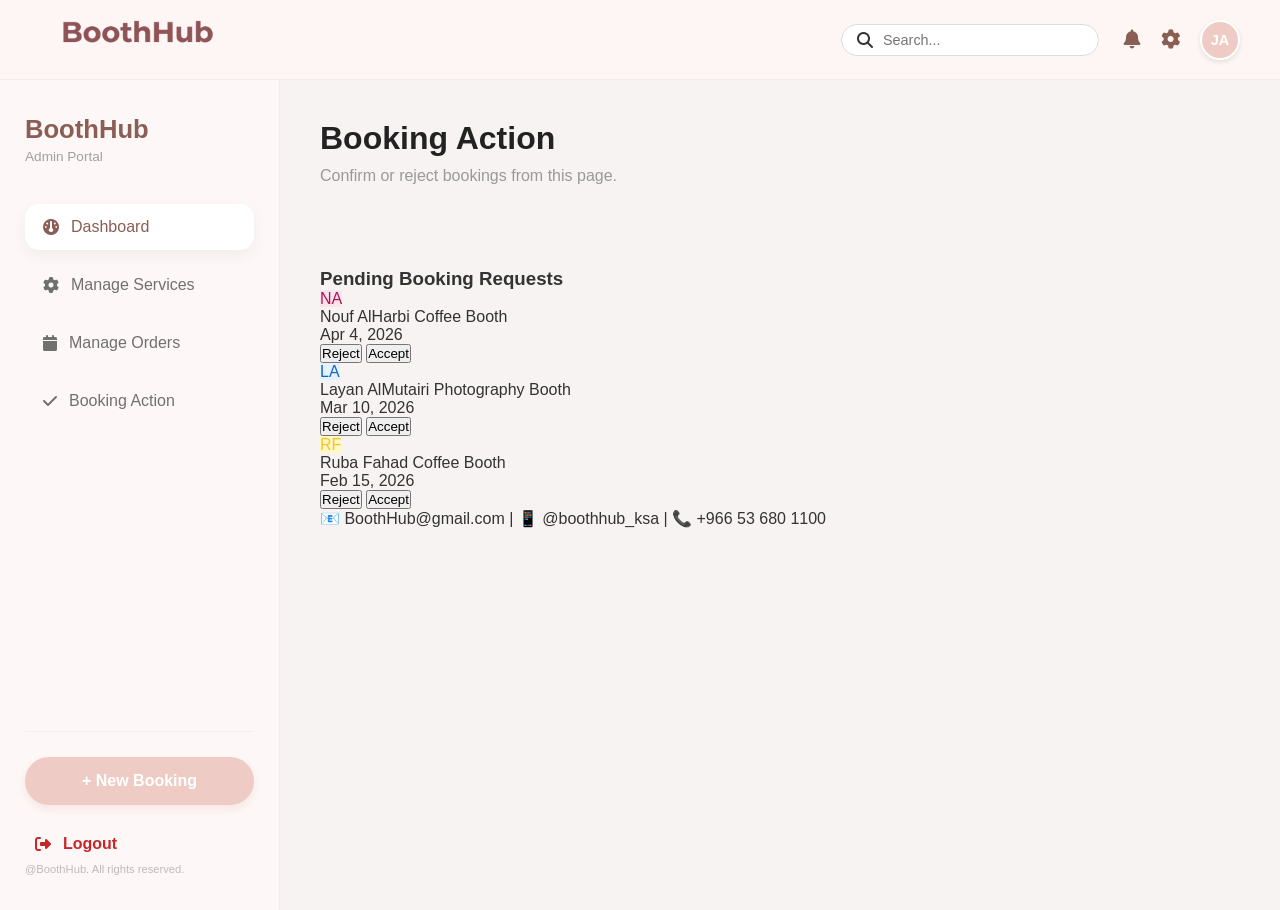
==== booking.html @ 5e9e4ec5 "Update booking.html" ====
<!DOCTYPE html>
<html lang="en">
<head>
    <meta charset="UTF-8">
    <title>BoothHub - Booking Action</title>
    <link rel="stylesheet" href="style.css">
    <link rel="stylesheet" href="https://cdnjs.cloudflare.com/ajax/libs/font-awesome/6.5.0/css/all.min.css">
</head>
<body>
  <header class="top-header">
        <div class="header-left">
            <img src="images/Logo.png" alt="BoothHub" class="header-logo">
        </div>
        <div class="header-right">
            <div class="search-box">
                <i class="fa fa-search"></i>
                <input type="text" placeholder="Search...">
            </div>
            <div class="icon-actions">
                <i class="fa fa-bell"></i>
                <i class="fa fa-gear"></i>
                <div class="profile-circle">JA</div>
            </div>
        </div>
    </header>
        <div class="dashboard-container">
        <aside class="sidebar">
            <div class="sidebar-brand">
                <h2>BoothHub</h2>
                <p>Admin Portal</p>
            </div>
            <ul class="nav-links">
                <li class="active"><a href="dashboard.html"><i class="fa fa-gauge"></i> Dashboard</a></li>
                <li><a href="services.html"><i class="fa fa-gear"></i> Manage Services</a></li>
                <li><a href="orders.html"><i class="fa fa-calendar"></i> Manage Orders</a></li>
                <li><a href="booking.html"><i class="fa fa-check"></i> Booking Action</a></li>
            </ul>
            <div class="sidebar-footer-area">
                <button class="btn-new-booking" id="newBookingBtn">+ New Booking</button>
                <a href="index.html" class="logout-link">
                    <i class="fa fa-sign-out-alt"></i> Logout
                </a>
                <p style="font-size: 0.7rem; color: #bbb;">@BoothHub. All rights reserved.</p>
            </div>
        </aside>
            <main class="content-area">
    <section class="welcome-header">
        <h1>Booking Action</h1>
        <p>Confirm or reject bookings from this page.</p>
    </section>

             
‏               <h3 class="requests-title">Pending Booking Requests</h3>

        <div class="booking-requests-list">
            <div class="request-card">
                <div class="user-info">
                    <span class="user-avatar" style="background-color: #fce4ec; color: #ad1457;">NA</span>
                    <div class="user-text">
                        <span class="user-name">Nouf AlHarbi</span>
                        <span class="booth-type">Coffee Booth</span>
                    </div>
                </div>
                <span class="booking-date">Apr 4, 2026</span>
                <div class="action-buttons">
                    <button class="reject-btn">Reject</button>
                    <button class="accept-btn">Accept</button>
                </div>
            </div>

            <div class="request-card">
                <div class="user-info">
                    <span class="user-avatar" style="background-color: #e3f2fd; color: #1565c0;">LA</span>
                    <div class="user-text">
                        <span class="user-name">Layan AlMutairi</span>
                        <span class="booth-type">Photography Booth</span>
                    </div>
                </div>
                <span class="booking-date">Mar 10, 2026</span>
                <div class="action-buttons">
                    <button class="reject-btn">Reject</button>
                    <button class="accept-btn">Accept</button>
                </div>
            </div>

            <div class="request-card">
                <div class="user-info">
                    <span class="user-avatar" style="background-color: #fff9c4; color: #fbc02d;">RF</span>
                    <div class="user-text">
                        <span class="user-name">Ruba Fahad</span>
                        <span class="booth-type">Coffee Booth</span>
                    </div>
                </div>
                <span class="booking-date">Feb 15, 2026</span>
                <div class="action-buttons">
                    <button class="reject-btn">Reject</button>
                    <button class="accept-btn">Accept</button>
                </div>
            </div>
        </div>
   
 

    <footer class="main-footer">
        <p>📧 BoothHub@gmail.com | 📱 @boothhub_ksa | 📞 +966 53 680 1100</p>
    </footer>
    <script src="script.js"></script>
</body>
    </html>
---- style.css ----
* {
    box-sizing: border-box;
    margin: 0;
    padding: 0;
}

body {
    font-family: 'Segoe UI', Tahoma, Geneva, Verdana, sans-serif;
    background-color: #f7f3f2;
    color: #333;
    min-height: 100vh;
    display: flex;
    flex-direction: column;
}

.top-header {
    background-color: #fef6f4;
    padding: 0 40px;
    display: flex;
    justify-content: space-between;
    align-items: center;
    border-bottom: 1px solid #eee;
    height: 80px;
    position: sticky;
    top: 0;
    z-index: 1000;
}

.header-logo {
    height: 80px;
    width: auto;
}

.header-right {
    display: flex;
    align-items: center;
    gap: 25px;
}
.search-box {
    background: #fff;
    border-radius: 20px;
    padding: 7px 15px;
    border: 1px solid #ddd;
    display: flex;
    align-items: center;
    gap: 10px;
}
.search-box input {
    border: none;
    outline: none;
    font-size: 0.9rem;
    width: 200px;
}
.icon-actions {
    display: flex;
    align-items: center;
    gap: 20px;
    color: #8b5e54;
    font-size: 1.2rem;
}
.icon-actions i {
    cursor: pointer;
    transition: 0.3s ease;
}
.icon-actions i:hover {
    color: #eecbc4;
}
.profile-circle {
    width: 40px;
    height: 40px;
    background-color: #eecbc4;
    border-radius: 50%;
    display: flex;
    align-items: center;
    justify-content: center;
    font-weight: bold;
    font-size: 0.9rem;
    color: #fff;
    border: 2px solid #fff;
    box-shadow: 0 2px 5px rgba(0,0,0,0.1);
}
.dashboard-container {
    display: flex;
    flex: 1;
}
.content-area {
    flex: 1;
    padding: 45px;
    overflow-y: auto;
}
.welcome-header {
    margin-bottom: 65px;
}
.welcome-header h1 {
    font-size: 2.2rem;
    color: #222;
}
.welcome-header p {
    color: #999;
    margin: 10px 0 40px 0;
}

.sidebar {
    width: 280px;
    background-color: #fdf8f7;
    padding: 35px 25px;
    border-right: 1px solid #eee;
    display: flex;
    flex-direction: column;
    height: calc(100vh - 70px);
    position: sticky;
    top: 70px;
}

.sidebar-brand h2 {
    color: #8b5e54;
    font-size: 1.6rem;
    margin-bottom: 5px;
}

.sidebar-brand p {
    font-size: 0.85rem;
    color: #a0a0a0;
    margin-bottom: 40px;
}

.nav-links {
    list-style: none;
    flex-grow: 1;
}

.nav-links li { margin-bottom: 12px; }

.nav-links a {
    display: flex;
    align-items: center;
    gap: 12px;
    text-decoration: none;
    color: #707070;
    padding: 14px 18px;
    border-radius: 14px;
    transition: all 0.3s ease;
    font-weight: 500;
}

.nav-links li.active a {
    background-color: #fff;
    color: #8b5e54;
    box-shadow: 0 5px 15px rgba(0,0,0,0.05);
}

.nav-links a:hover:not(.active) {
    background-color: rgba(255,255,255,0.6);
    transform: translateX(8px);
}

.sidebar-footer-area {
    margin-top: auto;
    padding-top: 25px;
    border-top: 1px solid #f0f0f0;
}

.btn-new-booking {
    width: 100%;
    background-color: #eecbc4;
    color: white;
    border: none;
    padding: 15px;
    border-radius: 30px;
    font-weight: bold;
    font-size: 1rem;
    cursor: pointer;
    margin-bottom: 20px;
    box-shadow: 0 4px 10px rgba(238, 203, 196, 0.4);
    transition: 0.3s;
}

.btn-new-booking:hover {
    background-color: #d8b4ae;
    transform: translateY(-2px);
}

.logout-link {
    text-decoration: none;
    color: #c62828 !important;
    font-weight: bold;
    display: flex;
    align-items: center;
    gap: 12px;
    padding: 10px;
    font-size: 1rem;
    transition: 0.3s;
}

.logout-link:hover { opacity: 0.7; }

.login-wrapper {
    flex: 1;
    display: flex;
    align-items: center;
    justify-content: center;
    background: linear-gradient(135deg, #fef6f4 0%, #f7f3f2 100%);
}

.login-box {
    background: #fff;
    padding: 60px;
    border-radius: 30px;
    width: 100%;
    max-width: 450px;
    text-align: center;
    box-shadow: 0 20px 50px rgba(0, 0, 0, 0.08);
}

.login-box h2 {
    font-size: 2rem;
    margin-bottom: 40px;
    color: #222;
}

.login-box label {
    display: block;
    text-align: left;
    font-weight: 700;
    margin-bottom: 10px;
    font-size: 0.95rem;
}

.login-box input {
    width: 100%;
    padding: 16px;
    border: 1px solid #ddd;
    border-radius: 15px;
    margin-bottom: 30px;
    outline: none;
    font-size: 1rem;
}

.btn-login {
    width: 100%;
    background: #945b5f;
    color: #fff;
    padding: 12px;
    border: none;
    border-radius: 15px;
    font-weight: 800;
    font-size: 1.1rem;
    cursor: pointer;
    transition: 0.3s;
}

.stats-grid {
    display: grid;
    grid-template-columns: repeat(4, 1fr);
    gap: 25px;
    margin-bottom: 45px;
}

.stat-card {
    background: #fff;
    padding: 30px 20px;
    border-radius: 20px;
    text-align: center;
    box-shadow: 0 6px 20px rgba(0,0,0,0.02);
    transition: 0.3s;
}
.stat-card p {
    font-size: 0.8rem;
    font-weight: 700;
    color: #bbb;
    letter-spacing: 1.2px;
    margin-bottom: 15px;
}
.stat-num {
    font-size: 2.4rem;
    font-weight: 600;
}
.highlight { color: #d4a373; }

.next-booking { background-color: #eecbc4; }

.next-booking p, .next-booking .stat-num { color: #fff; }
.bottom-grid {
    display: grid;
    grid-template-columns: 1.8fr 1fr;
    gap: 30px;
}

.recent-bookings, .notifications-panel {
    background: #fff;
    padding: 30px;
    border-radius: 20px;
    box-shadow: 0 6px 20px rgba(0,0,0,0.02);
}
.sec-header {
    display: flex;
    justify-content: space-between;
    align-items: center;
    margin-bottom: 25px;
}
.view-all {
    font-size: 0.9rem;
    color: #8b5e54;
    text-decoration: none;
    font-weight: 700;
}
.bookings-table {
    width: 100%;
    border-collapse: collapse;
}
.bookings-table td {
    padding: 20px 0;
    border-bottom: 1px solid #f8f8f8;
    font-size: 0.95rem;
}
.user-cell {
    display: flex;
    align-items: center;
    gap: 15px;
}
.avatar {
    width: 35px;
    height: 35px;
    border-radius: 50%;
    display: flex;
    align-items: center;
    justify-content: center;
    font-size: 0.75rem;
    font-weight: bold;
    color: #333;
}

.badge {
    padding: 8px 16px;
    border-radius: 25px;
    font-size: 0.8rem;
    font-weight: 700;
}

.accepted { background: #e8f5e9; color: #2e7d32; }
.pending { background: #fff3e0; color: #ef6c00; }
.rejected { background: #ffebee; color: #c62828; }
.services-grid {
    display: grid;
    grid-template-columns: repeat(auto-fill, minmax(320px, 1fr));
    gap: 35px;
}

.service-card {
    background: #fff;
    border-radius: 25px;
    overflow: hidden;
    box-shadow: 0 8px 25px rgba(0, 0, 0, 0.04);
    transition: 0.4s;
}

.service-card:hover {
    transform: translateY(-10px);
}

.service-card img {
    width: 100%;
    height: 220px;
    object-fit: cover;
}

.service-info {
    padding: 30px;
}
.price {
    display: block;
    color: #d4a373;
    font-weight: 700;
    font-size: 1.2rem;
    margin: 15px 0;
}
.card-actions {
    display: flex;
    gap: 15px;
    margin-top: 25px;
}
.btn-edit {
    flex: 1;
    background: #f7f3f2;
    border: none;
    padding: 14px;
    border-radius: 12px;
    cursor: pointer;
    font-weight: 700;
    font-size: 0.95rem;
}
.btn-delete {
    width: 50px;
    background: #ffebee;
    color: #c62828;
    border: none;
    border-radius: 12px;
    cursor: pointer;
    font-size: 1.1rem;
}

.add-service-box {
    border: 3px dashed #eecbc4;
    border-radius: 25px;
    display: flex;
    flex-direction: column;
    align-items: center;
    justify-content: center;
    padding: 60px 30px;
    background: #fff;
    cursor: pointer;
    transition: 0.3s;
}

.add-service-box:hover { background: #fffcfb; }

.add-circle {
    width: 70px;
    height: 70px;
    background: #eecbc4;
    border-radius: 50%;
    display: flex;
    align-items: center;
    justify-content: center;
    color: white;
    margin-bottom: 25px;
    font-size: 2rem;
}

.content-area { 
    flex: 1; 
    padding: 40px; 
}
.welcome-header h1 { 
    font-size: 2rem; 
    color: #222;
}
.welcome-header p { 
    color: #999; 
    margin-bottom: 30px;
}

.action-bar {
    display: flex; 
    gap: 15px; 
    margin-bottom: 25px; 
}
.btn-secondary { 
    background: white; 
    border: 1px solid #ddd; 
    padding: 10px 18px; 
    border-radius: 12px; 
    cursor: pointer;
    color: #666; 
    font-weight: 600; 
    display: flex; 
    align-items: center;
    gap: 8px; 
    transition: 0.3s;
}
.btn-secondary:hover { 
    border-color: #eecbc4; 
    background: #fef6f4; 
}

.filter-wrapper { position: relative; }
.dropdown-menu { 
    position: absolute; 
    top: 48px; 
    left: 0; 
    background: white; 
    border-radius: 12px; 
    box-shadow: 0 10px 30px rgba(0,0,0,0.1);
    width: 180px; 
    display: none; 
    z-index: 100; 
    border: 1px solid #eee; 
    overflow: hidden; 
}

.menu-item { 
    padding: 12px 20px; 
    cursor: pointer; 
    font-size: 0.85rem; 
    color: #555; 
    transition: 0.2s;
}
.menu-item:hover { 
    background: #fef6f4; 
    color: #8b5e54; 
}

.table-card { background: white; border-radius: 25px; padding: 25px; box-shadow: 0 10px 40px rgba(0,0,0,0.02); }
.orders-table { width: 100%; border-collapse: collapse; }
.orders-table th { text-align: left; padding: 15px; color: #bbb; font-size: 0.75rem; letter-spacing: 1px; border-bottom: 1px solid #eee; }
.orders-table td { padding: 18px 15px; border-bottom: 1px solid #f9f9f9; font-size: 0.9rem; color: #444; }

.avatar-circle {
    width: 38px;
    height: 38px;
    border-radius: 50%;
    display: flex;
    align-items: center;
    justify-content: center;
    font-weight: bold;
    font-size: 0.8rem;
    box-shadow: 0 2px 4px rgba(0,0,0,0.02);
    }

.color-beige { 
    background-color: #f5ebe0; 
    color: #8b5e54; 
}

.color-gray { 
    background-color: #f8f9fa; 
    color: #6c757d; 
}

.color-green { 
    background-color: #d8e2dc; 
    color: #6b9080; 
}

.color-blue { 
    background-color: #dbecf4; 
    color: #5b8ea3; 
}

.color-pink { 
    background-color: #ffcad4; 
    color: #b5838d; 
}

.btn-delete-row {
    background: #fff5f5;
    color: #ff4d4d;
    border: none;
    width: 35px;
    height: 35px;
    border-radius: 10px;
    cursor: pointer;
    transition: 0.3s;
    font-size: 1rem;
}

.btn-delete-row:hover {
    background: #ff4d4d;
    color: white;
    transform: scale(1.1);
}

.pagination-bar {
    display: flex;
    justify-content: space-between;
    align-items: center;
    padding-top: 25px;
}

#pageInfo {
    color: #aaa;
    font-size: 0.85rem;
}

.arrow-btn {
    width: 36px;
    height: 36px;
    border-radius: 50%;
    border: 1px solid #eee;
    background: white;
    cursor: pointer;
    transition: 0.3s;
    color: #8b5e54;
    margin-left: 5px;
}

.arrow-btn:hover:not(:disabled) {
    background: #eecbc4;
    color: white;
    border-color: #eecbc4;
}

.arrow-btn:disabled {
    opacity: 0.3;
    cursor: not-allowed;
}

.notifications-sidebar { flex: 0.9; }

.notif-card {
    background: transparent;
    border-radius: 15px;
    padding: 20px;
    box-shadow: 0 2px 8px rgba(0,0,0,0.04);
}

.notif-item {
    display: flex;
    gap: 12px;
    margin-bottom: 20px;
}

.notif-icon {
    width: 32px;
    height: 32px;
    border-radius: 50%;
    background: #fdfaf8;
    display: flex;
    align-items: center;
    justify-content: center;
    font-size: 14px;
}

.notif-text b { display: block; font-size: 13px; }
.notif-text small { color: #999; font-size: 11px; }

.view-history {
    width: 100%;
    border: 1px solid #eee;
    background: transparent;
    padding: 10px;
    border-radius: 8px;
    color: #777;
    cursor: pointer;
}

.notifications-sidebar {
    background-color: #f9f9f9; 
    border-radius: 20px;     
    padding: 25px;           
    box-shadow: 0 4px 15px rgba(0,0,0,0.02); 
}
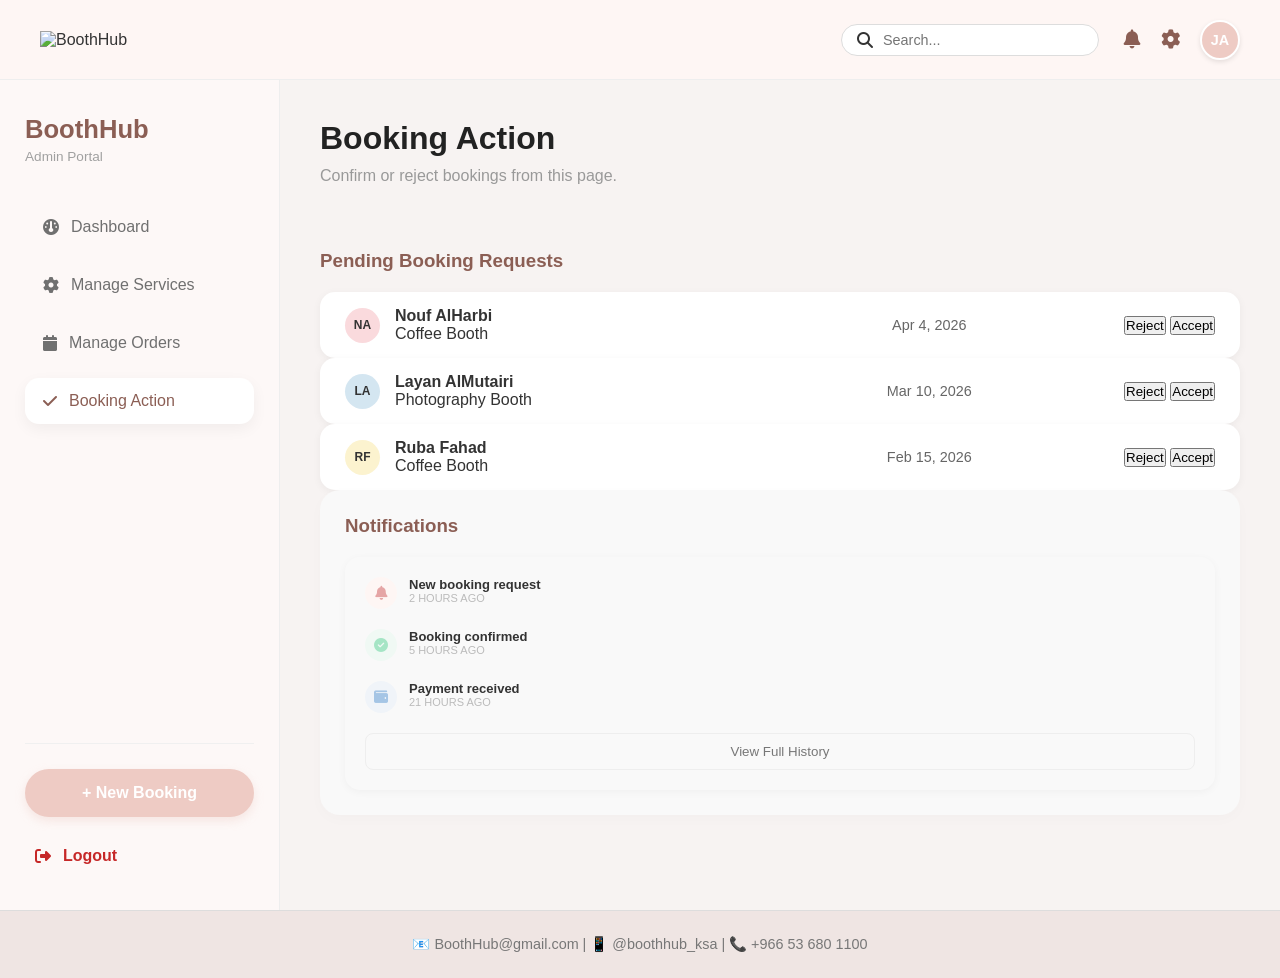
==== commit 032c5ac4: "Update booking.html" ====
--- a/booking.html
+++ b/booking.html
@@ -7,9 +7,9 @@
     <link rel="stylesheet" href="https://cdnjs.cloudflare.com/ajax/libs/font-awesome/6.5.0/css/all.min.css">
 </head>
 <body>
-  <header class="top-header">
+    <header class="top-header">
         <div class="header-left">
-            <img src="images/Logo.png" alt="BoothHub" class="header-logo">
+            <img src="images/logo.png" alt="BoothHub" class="header-logo">
         </div>
         <div class="header-right">
             <div class="search-box">
@@ -23,87 +23,119 @@
             </div>
         </div>
     </header>
-        <div class="dashboard-container">
+
+    <div class="dashboard-container">
+        
         <aside class="sidebar">
             <div class="sidebar-brand">
                 <h2>BoothHub</h2>
                 <p>Admin Portal</p>
             </div>
             <ul class="nav-links">
-                <li class="active"><a href="dashboard.html"><i class="fa fa-gauge"></i> Dashboard</a></li>
+                <li><a href="dashboard.html"><i class="fa fa-gauge"></i> Dashboard</a></li>
                 <li><a href="services.html"><i class="fa fa-gear"></i> Manage Services</a></li>
                 <li><a href="orders.html"><i class="fa fa-calendar"></i> Manage Orders</a></li>
-                <li><a href="booking.html"><i class="fa fa-check"></i> Booking Action</a></li>
+                <li class="active"><a href="booking.html"><i class="fa fa-check"></i> Booking Action</a></li>
             </ul>
             <div class="sidebar-footer-area">
                 <button class="btn-new-booking" id="newBookingBtn">+ New Booking</button>
                 <a href="index.html" class="logout-link">
                     <i class="fa fa-sign-out-alt"></i> Logout
                 </a>
-                <p style="font-size: 0.7rem; color: #bbb;">@BoothHub. All rights reserved.</p>
             </div>
         </aside>
-            <main class="content-area">
-    <section class="welcome-header">
-        <h1>Booking Action</h1>
-        <p>Confirm or reject bookings from this page.</p>
-    </section>
 
-             
-‏               <h3 class="requests-title">Pending Booking Requests</h3>
+        <main class="content-area">
+            <section class="welcome-header">
+                <h1>Booking Action</h1>
+                <p>Confirm or reject bookings from this page.</p>
+            </section>
 
-        <div class="booking-requests-list">
-            <div class="request-card">
-                <div class="user-info">
-                    <span class="user-avatar" style="background-color: #fce4ec; color: #ad1457;">NA</span>
-                    <div class="user-text">
-                        <span class="user-name">Nouf AlHarbi</span>
-                        <span class="booth-type">Coffee Booth</span>
+            <div class="booking-section">
+                <div class="requests-list">
+                    <h3 style="margin-bottom: 20px; color: #8b5e54;">Pending Booking Requests</h3>
+                    
+                    <div id="bookingList">
+                        <div class="request-card">
+                            <div class="user-info">
+                                <span class="avatar-circle color-pink">NA</span>
+                                <div class="user-text">
+                                    <span style="font-weight: bold; display: block;">Nouf AlHarbi</span>
+                                    <span style="font-size: 0.8rem; color: #888;">Coffee Booth</span>
+                                </div>
+                            </div>
+                            <span class="booking-date">Apr 4, 2026</span>
+                            <div class="actions">
+                                <button class="btn-reject">Reject</button>
+                                <button class="btn-accept">Accept</button>
+                            </div>
+                        </div>
+
+                        <div class="request-card">
+                            <div class="user-info">
+                                <span class="avatar-circle color-blue">LA</span>
+                                <div class="user-text">
+                                    <span style="font-weight: bold; display: block;">Layan AlMutairi</span>
+                                    <span style="font-size: 0.8rem; color: #888;">Photography Booth</span>
+                                </div>
+                            </div>
+                            <span class="booking-date">Mar 10, 2026</span>
+                            <div class="actions">
+                                <button class="btn-reject">Reject</button>
+                                <button class="btn-accept">Accept</button>
+                            </div>
+                        </div>
+
+                        <div class="request-card">
+                            <div class="user-info">
+                                <span class="avatar-circle color-beige">RF</span>
+                                <div class="user-text">
+                                    <span style="font-weight: bold; display: block;">Ruba Fahad</span>
+                                    <span style="font-size: 0.8rem; color: #888;">Coffee Booth</span>
+                                </div>
+                            </div>
+                            <span class="booking-date">Feb 15, 2026</span>
+                            <div class="actions">
+                                <button class="btn-reject">Reject</button>
+                                <button class="btn-accept">Accept</button>
+                            </div>
+                        </div>
                     </div>
                 </div>
-                <span class="booking-date">Apr 4, 2026</span>
-                <div class="action-buttons">
-                    <button class="reject-btn">Reject</button>
-                    <button class="accept-btn">Accept</button>
+
+                <div class="notifications-sidebar">
+                    <h3 style="margin-bottom: 20px; color: #8b5e54;">Notifications</h3>
+                    <div class="notif-card">
+                        <div class="notif-item">
+                            <div class="notif-icon" style="background: #fef6f4; color: #e5a5a5;"><i class="fa fa-bell"></i></div>
+                            <div class="notif-text">
+                                <b>New booking request</b>
+                                <small style="display: block; color: #bbb;">2 HOURS AGO</small>
+                            </div>
+                        </div>
+                        <div class="notif-item">
+                            <div class="notif-icon" style="background: #f0f9f4; color: #a5e5c5;"><i class="fa fa-check-circle"></i></div>
+                            <div class="notif-text">
+                                <b>Booking confirmed</b>
+                                <small style="display: block; color: #bbb;">5 HOURS AGO</small>
+                            </div>
+                        </div>
+                        <div class="notif-item">
+                            <div class="notif-icon" style="background: #f0f4f9; color: #a5c5e5;"><i class="fa fa-wallet"></i></div>
+                            <div class="notif-text">
+                                <b>Payment received</b>
+                                <small style="display: block; color: #bbb;">21 HOURS AGO</small>
+                            </div>
+                        </div>
+                        <button class="view-history">View Full History</button>
+                    </div>
                 </div>
             </div>
-
-            <div class="request-card">
-                <div class="user-info">
-                    <span class="user-avatar" style="background-color: #e3f2fd; color: #1565c0;">LA</span>
-                    <div class="user-text">
-                        <span class="user-name">Layan AlMutairi</span>
-                        <span class="booth-type">Photography Booth</span>
-                    </div>
-                </div>
-                <span class="booking-date">Mar 10, 2026</span>
-                <div class="action-buttons">
-                    <button class="reject-btn">Reject</button>
-                    <button class="accept-btn">Accept</button>
-                </div>
-            </div>
-
-            <div class="request-card">
-                <div class="user-info">
-                    <span class="user-avatar" style="background-color: #fff9c4; color: #fbc02d;">RF</span>
-                    <div class="user-text">
-                        <span class="user-name">Ruba Fahad</span>
-                        <span class="booth-type">Coffee Booth</span>
-                    </div>
-                </div>
-                <span class="booking-date">Feb 15, 2026</span>
-                <div class="action-buttons">
-                    <button class="reject-btn">Reject</button>
-                    <button class="accept-btn">Accept</button>
-                </div>
-            </div>
-        </div>
-   
- 
-
-    <footer class="main-footer">
+        </main>
+    </div> <footer class="main-footer">
         <p>📧 BoothHub@gmail.com | 📱 @boothhub_ksa | 📞 +966 53 680 1100</p>
     </footer>
+
     <script src="script.js"></script>
 </body>
-    </html>
+</html>
--- a/style.css
+++ b/style.css
@@ -631,3 +631,116 @@
     box-shadow: 0 4px 15px rgba(0,0,0,0.02); 
 }
 
+.requests-title {
+    font-size: 1.2rem;
+    color: #4a342e;
+    margin-bottom: 20px;
+    font-weight: 600;
+}
+
+.booking-requests-list {
+    display: flex;
+    flex-direction: column;
+    gap: 15px;
+    width: 100%;
+}
+
+.request-card {
+    background-color: #ffffff;
+    border-radius: 15px;
+    padding: 15px 25px;
+    display: flex;
+    align-items: center;
+    justify-content: space-between;
+    box-shadow: 0 2px 8px rgba(0, 0, 0, 0.05);
+}
+
+.user-info {
+    display: flex;
+    align-items: center;
+    gap: 15px;
+    flex: 1;
+}
+
+.user-avatar {
+    width: 45px;
+    height: 45px;
+    border-radius: 50%;
+    display: flex;
+    align-items: center;
+    justify-content: center;
+    font-weight: bold;
+    font-size: 0.9rem;
+}
+
+.user-text {
+    display: flex;
+    flex-direction: column;
+}
+
+.user-name {
+    font-weight: bold;
+    color: #333;
+    font-size: 0.95rem;
+}
+
+.booth-type {
+    font-size: 0.8rem;
+    color: #888;
+}
+
+.booking-date {
+    font-size: 0.9rem;
+    color: #666;
+    flex: 1;
+    text-align: center;
+}
+
+.action-buttons {
+    display: flex;
+    gap: 10px;
+    flex: 1;
+    justify-content: flex-end;
+}
+
+.action-buttons button {
+    border: none;
+    padding: 8px 20px;
+    border-radius: 20px;
+    font-size: 0.85rem;
+    cursor: pointer;
+    font-weight: 500;
+    transition: 0.3s;
+}
+
+.reject-btn {
+    background-color: #ffebee;
+    color: #c62828;
+}
+
+.reject-btn:hover {
+    background-color: #ffcdd2;
+}
+
+.accept-btn {
+    background-color: #e8f5e9;
+    color: #2e7d32;
+}
+
+.accept-btn:hover {
+    background-color: #c8e6c9;
+}
+
+content-area {
+    padding-bottom: 100px !important; 
+}
+
+.main-footer {
+    background-color: #efe5e3;
+    padding: 25px;
+    text-align: center;
+    border-top: 1px solid #ddd;
+    font-size: 0.9rem;
+    color: #777;
+    width: 100%;
+}
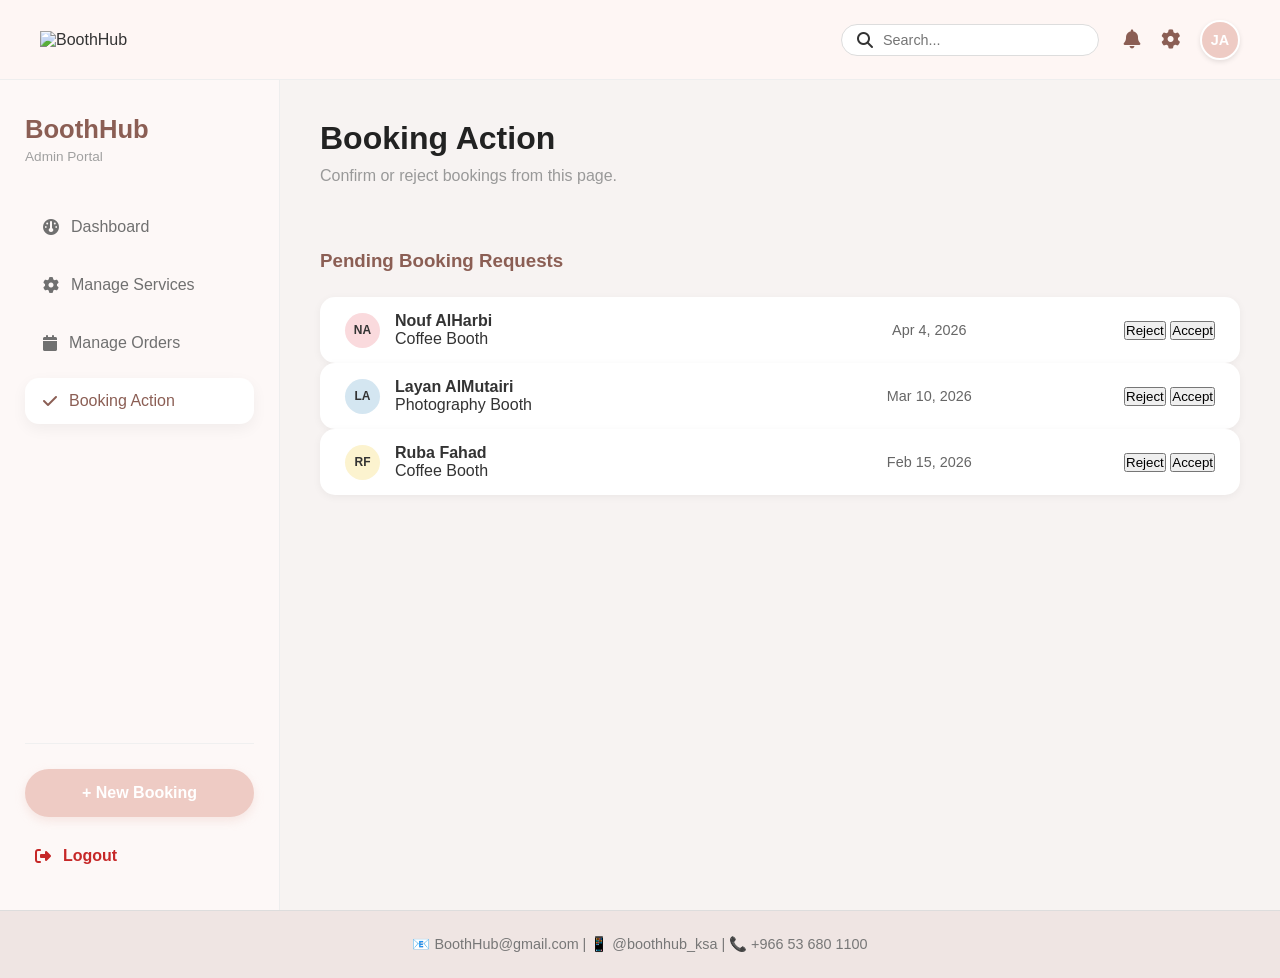
==== commit 936f0fcc: "Update booking.html" ====
--- a/booking.html
+++ b/booking.html
@@ -7,6 +7,7 @@
     <link rel="stylesheet" href="https://cdnjs.cloudflare.com/ajax/libs/font-awesome/6.5.0/css/all.min.css">
 </head>
 <body>
+
     <header class="top-header">
         <div class="header-left">
             <img src="images/logo.png" alt="BoothHub" class="header-logo">
@@ -51,83 +52,53 @@
                 <p>Confirm or reject bookings from this page.</p>
             </section>
 
-            <div class="booking-section">
-                <div class="requests-list">
-                    <h3 style="margin-bottom: 20px; color: #8b5e54;">Pending Booking Requests</h3>
-                    
-                    <div id="bookingList">
-                        <div class="request-card">
-                            <div class="user-info">
-                                <span class="avatar-circle color-pink">NA</span>
-                                <div class="user-text">
-                                    <span style="font-weight: bold; display: block;">Nouf AlHarbi</span>
-                                    <span style="font-size: 0.8rem; color: #888;">Coffee Booth</span>
-                                </div>
-                            </div>
-                            <span class="booking-date">Apr 4, 2026</span>
-                            <div class="actions">
-                                <button class="btn-reject">Reject</button>
-                                <button class="btn-accept">Accept</button>
+            <div class="requests-list">
+                <h3 style="margin-bottom: 25px; color: #8b5e54;">Pending Booking Requests</h3>
+                
+                <div id="bookingList">
+                    <div class="request-card">
+                        <div class="user-info">
+                            <span class="avatar-circle color-pink">NA</span>
+                            <div class="user-text">
+                                <span style="font-weight: bold; display: block;">Nouf AlHarbi</span>
+                                <span style="font-size: 0.8rem; color: #888;">Coffee Booth</span>
                             </div>
                         </div>
+                        <span class="booking-date">Apr 4, 2026</span>
+                        <div class="actions">
+                            <button class="btn-reject">Reject</button>
+                            <button class="btn-accept">Accept</button>
+                        </div>
+                    </div>
 
-                        <div class="request-card">
-                            <div class="user-info">
-                                <span class="avatar-circle color-blue">LA</span>
-                                <div class="user-text">
-                                    <span style="font-weight: bold; display: block;">Layan AlMutairi</span>
-                                    <span style="font-size: 0.8rem; color: #888;">Photography Booth</span>
-                                </div>
-                            </div>
-                            <span class="booking-date">Mar 10, 2026</span>
-                            <div class="actions">
-                                <button class="btn-reject">Reject</button>
-                                <button class="btn-accept">Accept</button>
+                    <div class="request-card">
+                        <div class="user-info">
+                            <span class="avatar-circle color-blue">LA</span>
+                            <div class="user-text">
+                                <span style="font-weight: bold; display: block;">Layan AlMutairi</span>
+                                <span style="font-size: 0.8rem; color: #888;">Photography Booth</span>
                             </div>
                         </div>
+                        <span class="booking-date">Mar 10, 2026</span>
+                        <div class="actions">
+                            <button class="btn-reject">Reject</button>
+                            <button class="btn-accept">Accept</button>
+                        </div>
+                    </div>
 
-                        <div class="request-card">
-                            <div class="user-info">
-                                <span class="avatar-circle color-beige">RF</span>
-                                <div class="user-text">
-                                    <span style="font-weight: bold; display: block;">Ruba Fahad</span>
-                                    <span style="font-size: 0.8rem; color: #888;">Coffee Booth</span>
-                                </div>
-                            </div>
-                            <span class="booking-date">Feb 15, 2026</span>
-                            <div class="actions">
-                                <button class="btn-reject">Reject</button>
-                                <button class="btn-accept">Accept</button>
+                    <div class="request-card">
+                        <div class="user-info">
+                            <span class="avatar-circle color-beige">RF</span>
+                            <div class="user-text">
+                                <span style="font-weight: bold; display: block;">Ruba Fahad</span>
+                                <span style="font-size: 0.8rem; color: #888;">Coffee Booth</span>
                             </div>
                         </div>
-                    </div>
-                </div>
-
-                <div class="notifications-sidebar">
-                    <h3 style="margin-bottom: 20px; color: #8b5e54;">Notifications</h3>
-                    <div class="notif-card">
-                        <div class="notif-item">
-                            <div class="notif-icon" style="background: #fef6f4; color: #e5a5a5;"><i class="fa fa-bell"></i></div>
-                            <div class="notif-text">
-                                <b>New booking request</b>
-                                <small style="display: block; color: #bbb;">2 HOURS AGO</small>
-                            </div>
+                        <span class="booking-date">Feb 15, 2026</span>
+                        <div class="actions">
+                            <button class="btn-reject">Reject</button>
+                            <button class="btn-accept">Accept</button>
                         </div>
-                        <div class="notif-item">
-                            <div class="notif-icon" style="background: #f0f9f4; color: #a5e5c5;"><i class="fa fa-check-circle"></i></div>
-                            <div class="notif-text">
-                                <b>Booking confirmed</b>
-                                <small style="display: block; color: #bbb;">5 HOURS AGO</small>
-                            </div>
-                        </div>
-                        <div class="notif-item">
-                            <div class="notif-icon" style="background: #f0f4f9; color: #a5c5e5;"><i class="fa fa-wallet"></i></div>
-                            <div class="notif-text">
-                                <b>Payment received</b>
-                                <small style="display: block; color: #bbb;">21 HOURS AGO</small>
-                            </div>
-                        </div>
-                        <button class="view-history">View Full History</button>
                     </div>
                 </div>
             </div>
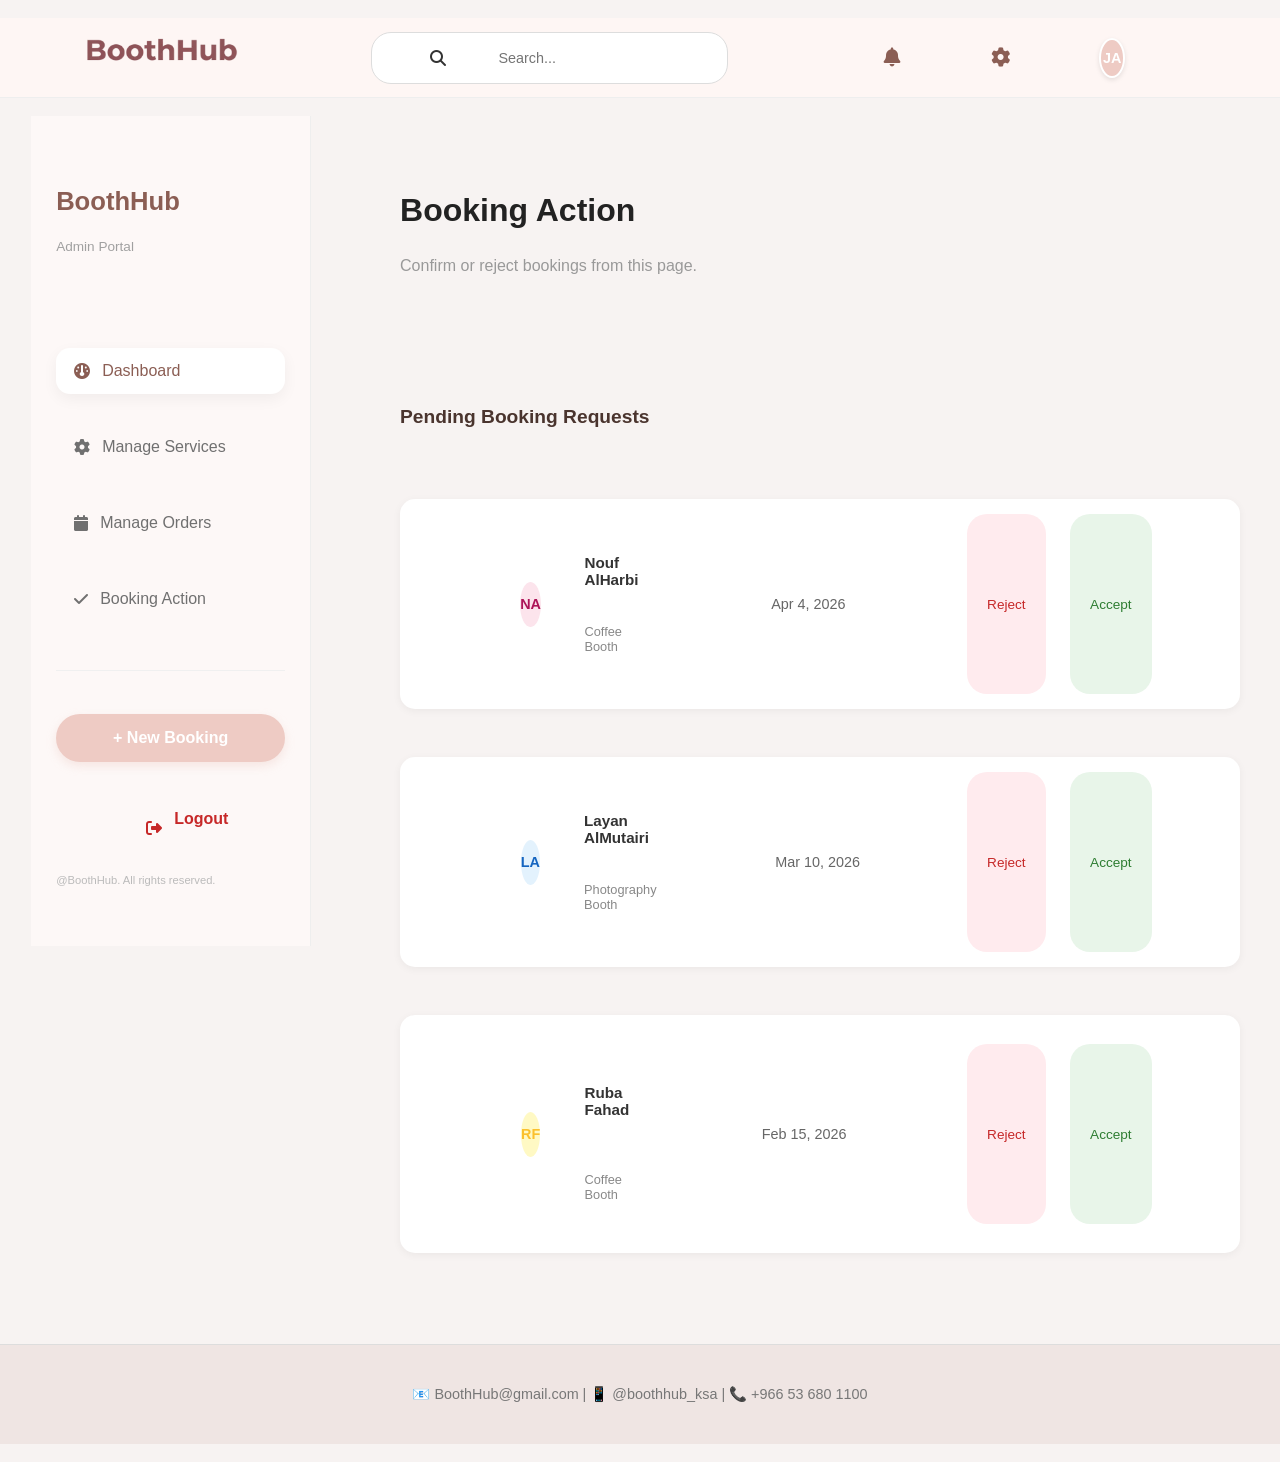
==== commit 5813f347: "Update booking.html" ====
--- a/booking.html
+++ b/booking.html
@@ -1,112 +1,109 @@
 <!DOCTYPE html>
 <html lang="en">
 <head>
-    <meta charset="UTF-8">
-    <title>BoothHub - Booking Action</title>
-    <link rel="stylesheet" href="style.css">
-    <link rel="stylesheet" href="https://cdnjs.cloudflare.com/ajax/libs/font-awesome/6.5.0/css/all.min.css">
+    <meta charset="UTF-8">
+    <title>BoothHub - Booking Action</title>
+    <link rel="stylesheet" href="style.css">
+    <link rel="stylesheet" href="https://cdnjs.cloudflare.com/ajax/libs/font-awesome/6.5.0/css/all.min.css">
 </head>
 <body>
+  <header class="top-header">
+        <div class="header-left">
+            <img src="images/Logo.png" alt="BoothHub" class="header-logo">
+        </div>
+        <div class="header-right">
+            <div class="search-box">
+                <i class="fa fa-search"></i>
+                <input type="text" placeholder="Search...">
+            </div>
+            <div class="icon-actions">
+                <i class="fa fa-bell"></i>
+                <i class="fa fa-gear"></i>
+                <div class="profile-circle">JA</div>
+            </div>
+        </div>
+    </header>
+        <div class="dashboard-container">
+        <aside class="sidebar">
+            <div class="sidebar-brand">
+                <h2>BoothHub</h2>
+                <p>Admin Portal</p>
+            </div>
+            <ul class="nav-links">
+                <li class="active"><a href="dashboard.html"><i class="fa fa-gauge"></i> Dashboard</a></li>
+                <li><a href="services.html"><i class="fa fa-gear"></i> Manage Services</a></li>
+                <li><a href="orders.html"><i class="fa fa-calendar"></i> Manage Orders</a></li>
+                <li><a href="booking.html"><i class="fa fa-check"></i> Booking Action</a></li>
+            </ul>
+            <div class="sidebar-footer-area">
+                <button class="btn-new-booking" id="newBookingBtn">+ New Booking</button>
+                <a href="index.html" class="logout-link">
+                    <i class="fa fa-sign-out-alt"></i> Logout
+                </a>
+                <p style="font-size: 0.7rem; color: #bbb;">@BoothHub. All rights reserved.</p>
+            </div>
+        </aside>
+            <main class="content-area">
+    <section class="welcome-header">
+        <h1>Booking Action</h1>
+        <p>Confirm or reject bookings from this page.</p>
+    </section>
 
-    <header class="top-header">
-        <div class="header-left">
-            <img src="images/logo.png" alt="BoothHub" class="header-logo">
-        </div>
-        <div class="header-right">
-            <div class="search-box">
-                <i class="fa fa-search"></i>
-                <input type="text" placeholder="Search...">
-            </div>
-            <div class="icon-actions">
-                <i class="fa fa-bell"></i>
-                <i class="fa fa-gear"></i>
-                <div class="profile-circle">JA</div>
-            </div>
-        </div>
-    </header>
+             
+‏               <h3 class="requests-title">Pending Booking Requests</h3>
 
-    <div class="dashboard-container">
-        
-        <aside class="sidebar">
-            <div class="sidebar-brand">
-                <h2>BoothHub</h2>
-                <p>Admin Portal</p>
-            </div>
-            <ul class="nav-links">
-                <li><a href="dashboard.html"><i class="fa fa-gauge"></i> Dashboard</a></li>
-                <li><a href="services.html"><i class="fa fa-gear"></i> Manage Services</a></li>
-                <li><a href="orders.html"><i class="fa fa-calendar"></i> Manage Orders</a></li>
-                <li class="active"><a href="booking.html"><i class="fa fa-check"></i> Booking Action</a></li>
-            </ul>
-            <div class="sidebar-footer-area">
-                <button class="btn-new-booking" id="newBookingBtn">+ New Booking</button>
-                <a href="index.html" class="logout-link">
-                    <i class="fa fa-sign-out-alt"></i> Logout
-                </a>
-            </div>
-        </aside>
+        <div class="booking-requests-list">
+            <div class="request-card">
+                <div class="user-info">
+                    <span class="user-avatar" style="background-color: #fce4ec; color: #ad1457;">NA</span>
+                    <div class="user-text">
+                        <span class="user-name">Nouf AlHarbi</span>
+                        <span class="booth-type">Coffee Booth</span>
+                    </div>
+                </div>
+                <span class="booking-date">Apr 4, 2026</span>
+                <div class="action-buttons">
+                    <button class="reject-btn">Reject</button>
+                    <button class="accept-btn">Accept</button>
+                </div>
+            </div>
 
-        <main class="content-area">
-            <section class="welcome-header">
-                <h1>Booking Action</h1>
-                <p>Confirm or reject bookings from this page.</p>
-            </section>
+            <div class="request-card">
+                <div class="user-info">
+                    <span class="user-avatar" style="background-color: #e3f2fd; color: #1565c0;">LA</span>
+                    <div class="user-text">
+                        <span class="user-name">Layan AlMutairi</span>
+                        <span class="booth-type">Photography Booth</span>
+                    </div>
+                </div>
+                <span class="booking-date">Mar 10, 2026</span>
+                <div class="action-buttons">
+                    <button class="reject-btn">Reject</button>
+                    <button class="accept-btn">Accept</button>
+                </div>
+            </div>
 
-            <div class="requests-list">
-                <h3 style="margin-bottom: 25px; color: #8b5e54;">Pending Booking Requests</h3>
-                
-                <div id="bookingList">
-                    <div class="request-card">
-                        <div class="user-info">
-                            <span class="avatar-circle color-pink">NA</span>
-                            <div class="user-text">
-                                <span style="font-weight: bold; display: block;">Nouf AlHarbi</span>
-                                <span style="font-size: 0.8rem; color: #888;">Coffee Booth</span>
-                            </div>
-                        </div>
-                        <span class="booking-date">Apr 4, 2026</span>
-                        <div class="actions">
-                            <button class="btn-reject">Reject</button>
-                            <button class="btn-accept">Accept</button>
-                        </div>
-                    </div>
+            <div class="request-card">
+                <div class="user-info">
+                    <span class="user-avatar" style="background-color: #fff9c4; color: #fbc02d;">RF</span>
+                    <div class="user-text">
+                        <span class="user-name">Ruba Fahad</span>
+                        <span class="booth-type">Coffee Booth</span>
+                    </div>
+                </div>
+                <span class="booking-date">Feb 15, 2026</span>
+                <div class="action-buttons">
+                    <button class="reject-btn">Reject</button>
+                    <button class="accept-btn">Accept</button>
+                </div>
+            </div>
+        </div>
+ 
+</main> 
 
-                    <div class="request-card">
-                        <div class="user-info">
-                            <span class="avatar-circle color-blue">LA</span>
-                            <div class="user-text">
-                                <span style="font-weight: bold; display: block;">Layan AlMutairi</span>
-                                <span style="font-size: 0.8rem; color: #888;">Photography Booth</span>
-                            </div>
-                        </div>
-                        <span class="booking-date">Mar 10, 2026</span>
-                        <div class="actions">
-                            <button class="btn-reject">Reject</button>
-                            <button class="btn-accept">Accept</button>
-                        </div>
-                    </div>
-
-                    <div class="request-card">
-                        <div class="user-info">
-                            <span class="avatar-circle color-beige">RF</span>
-                            <div class="user-text">
-                                <span style="font-weight: bold; display: block;">Ruba Fahad</span>
-                                <span style="font-size: 0.8rem; color: #888;">Coffee Booth</span>
-                            </div>
-                        </div>
-                        <span class="booking-date">Feb 15, 2026</span>
-                        <div class="actions">
-                            <button class="btn-reject">Reject</button>
-                            <button class="btn-accept">Accept</button>
-                        </div>
-                    </div>
-                </div>
-            </div>
-        </main>
     </div> <footer class="main-footer">
-        <p>📧 BoothHub@gmail.com | 📱 @boothhub_ksa | 📞 +966 53 680 1100</p>
-    </footer>
-
-    <script src="script.js"></script>
+        <p>📧 BoothHub@gmail.com | 📱 @boothhub_ksa | 📞 +966 53 680 1100</p>
+    </footer>
+    <script src="script.js"></script>
 </body>
-</html>
+    </html>
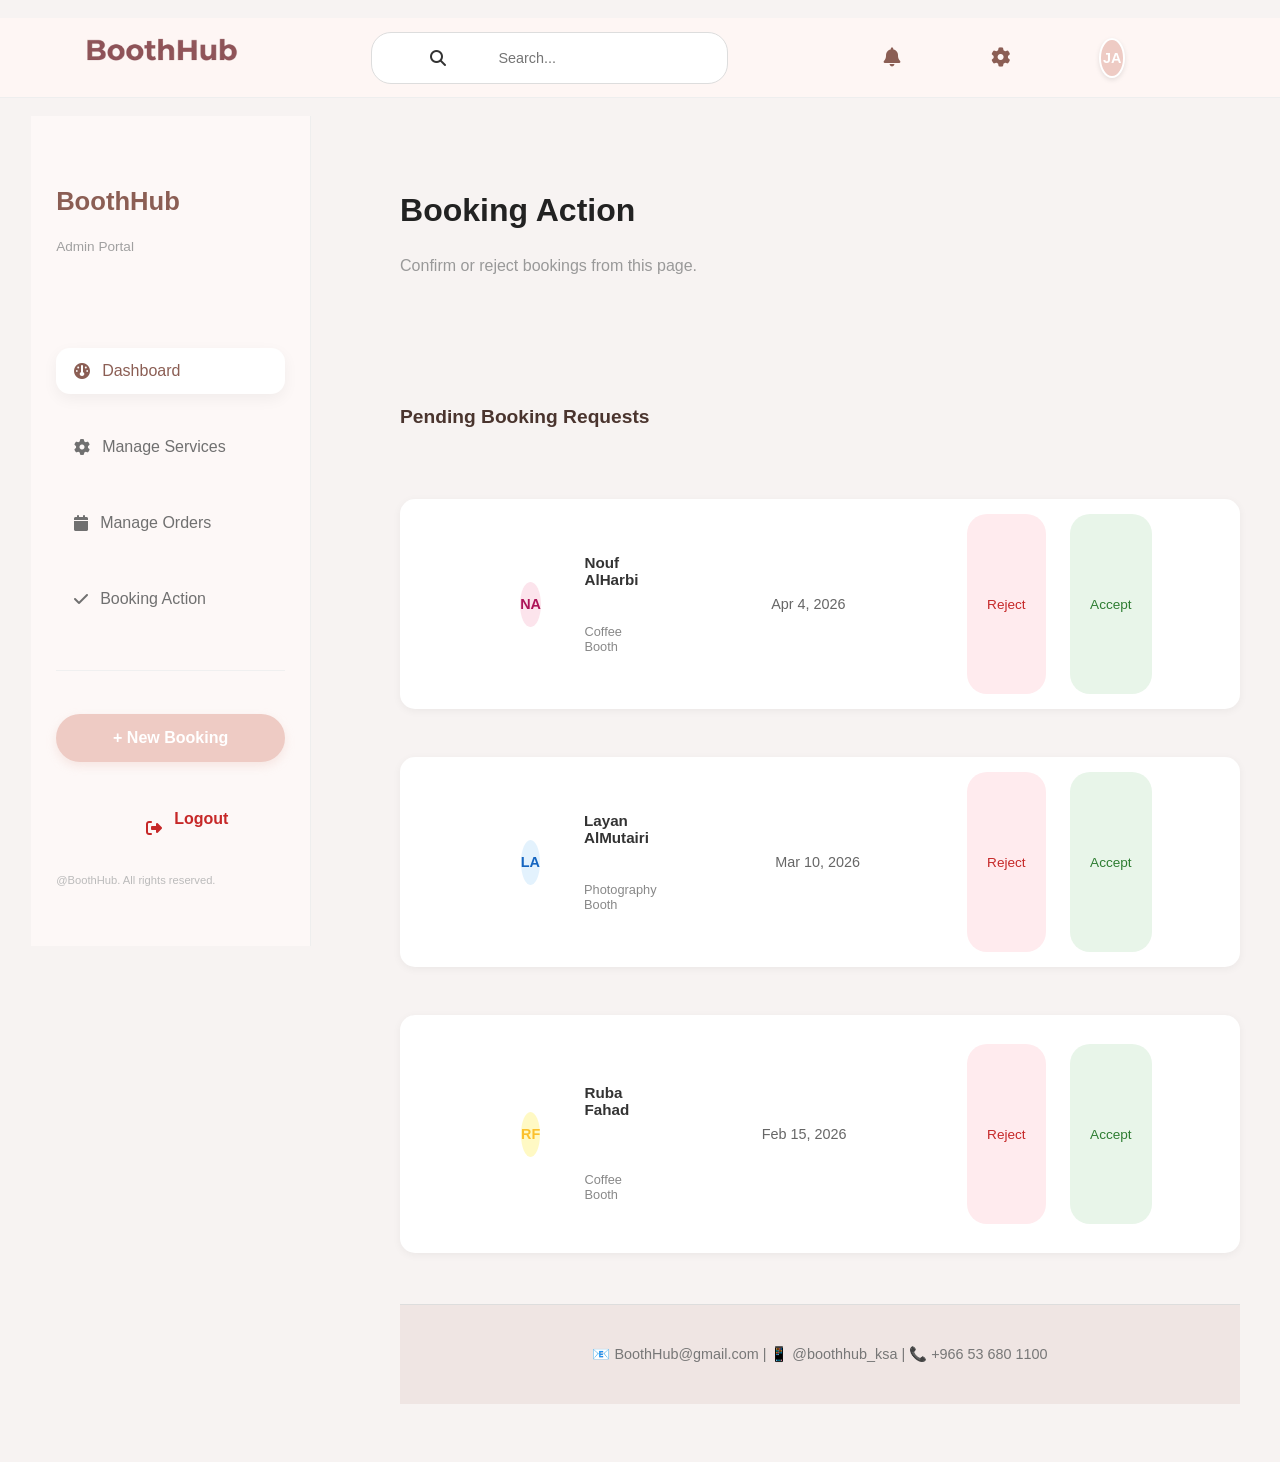
==== commit dc124ce8: "Update booking.html" ====
--- a/booking.html
+++ b/booking.html
@@ -99,9 +99,7 @@
             </div>
         </div>
  
-</main> 
-
-    </div> <footer class="main-footer">
+<footer class="main-footer">
         <p>📧 BoothHub@gmail.com | 📱 @boothhub_ksa | 📞 +966 53 680 1100</p>
     </footer>
     <script src="script.js"></script>
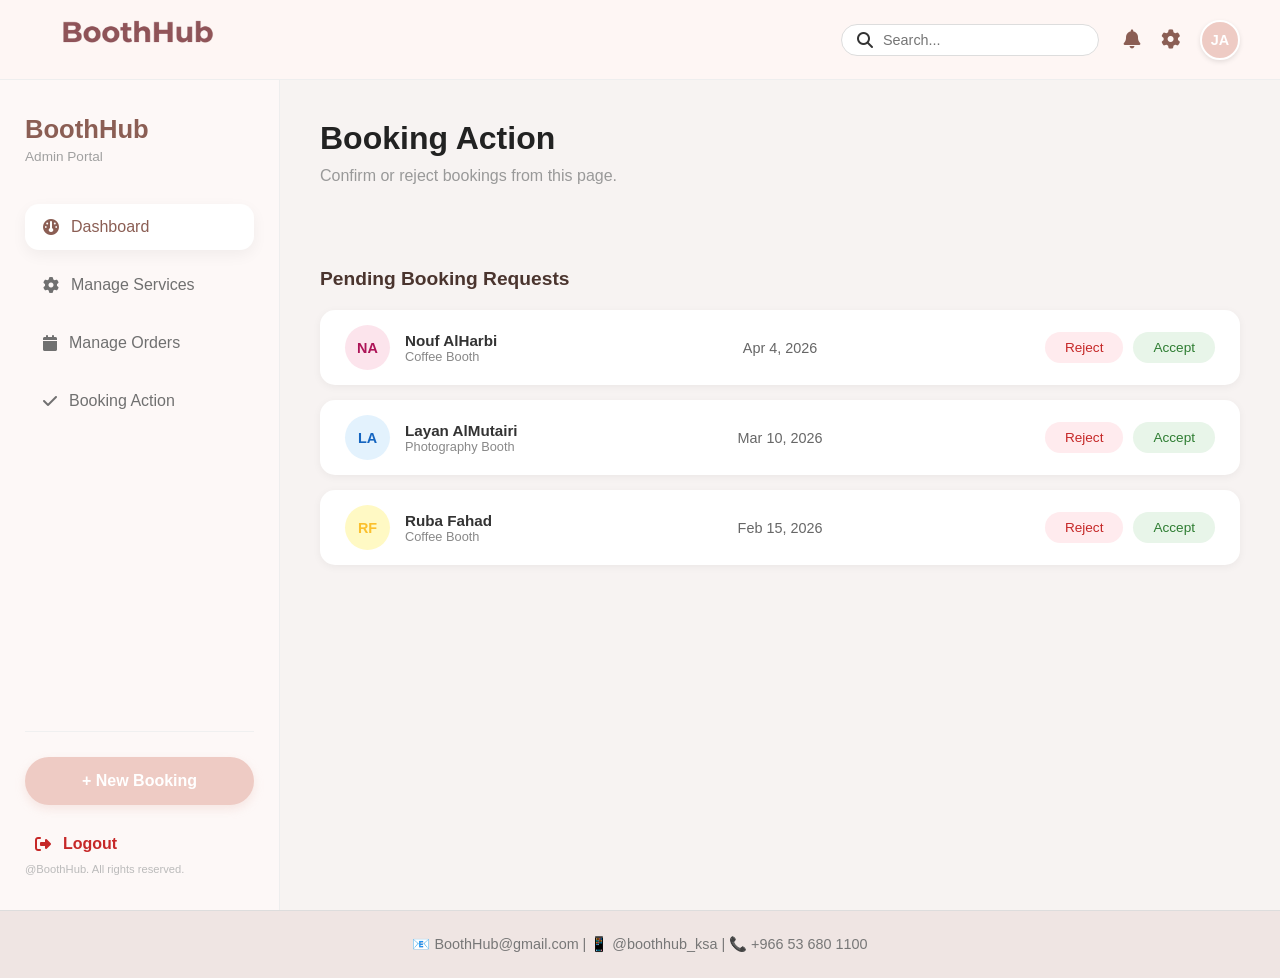
==== commit c4d73f32: "Update booking.html" ====
--- a/booking.html
+++ b/booking.html
@@ -1,107 +1,122 @@
 <!DOCTYPE html>
 <html lang="en">
 <head>
-    <meta charset="UTF-8">
-    <title>BoothHub - Booking Action</title>
-    <link rel="stylesheet" href="style.css">
-    <link rel="stylesheet" href="https://cdnjs.cloudflare.com/ajax/libs/font-awesome/6.5.0/css/all.min.css">
+    <meta charset="UTF-8">
+    <title>BoothHub - Booking Action</title>
+    <link rel="stylesheet" href="style.css">
+    <link rel="stylesheet" href="https://cdnjs.cloudflare.com/ajax/libs/font-awesome/6.5.0/css/all.min.css">
 </head>
+
 <body>
-  <header class="top-header">
-        <div class="header-left">
-            <img src="images/Logo.png" alt="BoothHub" class="header-logo">
-        </div>
-        <div class="header-right">
-            <div class="search-box">
-                <i class="fa fa-search"></i>
-                <input type="text" placeholder="Search...">
-            </div>
-            <div class="icon-actions">
-                <i class="fa fa-bell"></i>
-                <i class="fa fa-gear"></i>
-                <div class="profile-circle">JA</div>
-            </div>
-        </div>
-    </header>
-        <div class="dashboard-container">
-        <aside class="sidebar">
-            <div class="sidebar-brand">
-                <h2>BoothHub</h2>
-                <p>Admin Portal</p>
-            </div>
-            <ul class="nav-links">
-                <li class="active"><a href="dashboard.html"><i class="fa fa-gauge"></i> Dashboard</a></li>
-                <li><a href="services.html"><i class="fa fa-gear"></i> Manage Services</a></li>
-                <li><a href="orders.html"><i class="fa fa-calendar"></i> Manage Orders</a></li>
-                <li><a href="booking.html"><i class="fa fa-check"></i> Booking Action</a></li>
-            </ul>
-            <div class="sidebar-footer-area">
-                <button class="btn-new-booking" id="newBookingBtn">+ New Booking</button>
-                <a href="index.html" class="logout-link">
-                    <i class="fa fa-sign-out-alt"></i> Logout
-                </a>
-                <p style="font-size: 0.7rem; color: #bbb;">@BoothHub. All rights reserved.</p>
-            </div>
-        </aside>
-            <main class="content-area">
-    <section class="welcome-header">
-        <h1>Booking Action</h1>
-        <p>Confirm or reject bookings from this page.</p>
-    </section>
+  <header class="top-header">
+        <div class="header-left">
+            <img src="images/Logo.png" alt="BoothHub" class="header-logo">
+        </div>
 
-             
-‏               <h3 class="requests-title">Pending Booking Requests</h3>
+        <div class="header-right">
+            <div class="search-box">
+                <i class="fa fa-search"></i>
+                <input type="text" placeholder="Search...">
+            </div>
 
-        <div class="booking-requests-list">
-            <div class="request-card">
-                <div class="user-info">
-                    <span class="user-avatar" style="background-color: #fce4ec; color: #ad1457;">NA</span>
-                    <div class="user-text">
-                        <span class="user-name">Nouf AlHarbi</span>
-                        <span class="booth-type">Coffee Booth</span>
-                    </div>
-                </div>
-                <span class="booking-date">Apr 4, 2026</span>
-                <div class="action-buttons">
-                    <button class="reject-btn">Reject</button>
-                    <button class="accept-btn">Accept</button>
-                </div>
-            </div>
+            <div class="icon-actions">
+                <i class="fa fa-bell"></i>
+                <i class="fa fa-gear"></i>
+                <div class="profile-circle">JA</div>
+            </div>
+        </div>
 
-            <div class="request-card">
-                <div class="user-info">
-                    <span class="user-avatar" style="background-color: #e3f2fd; color: #1565c0;">LA</span>
-                    <div class="user-text">
-                        <span class="user-name">Layan AlMutairi</span>
-                        <span class="booth-type">Photography Booth</span>
-                    </div>
-                </div>
-                <span class="booking-date">Mar 10, 2026</span>
-                <div class="action-buttons">
-                    <button class="reject-btn">Reject</button>
-                    <button class="accept-btn">Accept</button>
-                </div>
-            </div>
+    </header>
+        <div class="dashboard-container">
+        <aside class="sidebar">
+            <div class="sidebar-brand">
+                <h2>BoothHub</h2>
+                <p>Admin Portal</p>
+            </div>
 
-            <div class="request-card">
-                <div class="user-info">
-                    <span class="user-avatar" style="background-color: #fff9c4; color: #fbc02d;">RF</span>
-                    <div class="user-text">
-                        <span class="user-name">Ruba Fahad</span>
-                        <span class="booth-type">Coffee Booth</span>
-                    </div>
-                </div>
-                <span class="booking-date">Feb 15, 2026</span>
-                <div class="action-buttons">
-                    <button class="reject-btn">Reject</button>
-                    <button class="accept-btn">Accept</button>
-                </div>
-            </div>
-        </div>
- 
-<footer class="main-footer">
-        <p>📧 BoothHub@gmail.com | 📱 @boothhub_ksa | 📞 +966 53 680 1100</p>
-    </footer>
-    <script src="script.js"></script>
+            <ul class="nav-links">
+                <li class="active"><a href="dashboard.html"><i class="fa fa-gauge"></i> Dashboard</a></li>
+                <li><a href="services.html"><i class="fa fa-gear"></i> Manage Services</a></li>
+                <li><a href="orders.html"><i class="fa fa-calendar"></i> Manage Orders</a></li>
+                <li><a href="booking.html"><i class="fa fa-check"></i> Booking Action</a></li>
+            </ul>
+
+            <div class="sidebar-footer-area">
+                <button class="btn-new-booking" id="newBookingBtn">+ New Booking</button>
+                <a href="index.html" class="logout-link">
+                    <i class="fa fa-sign-out-alt"></i> Logout
+                </a>
+                <p style="font-size: 0.7rem; color: #bbb;">@BoothHub. All rights reserved.</p>
+            </div>
+        </aside>
+
+            <main class="content-area">
+    <section class="welcome-header">
+        <h1>Booking Action</h1>
+        <p>Confirm or reject bookings from this page.</p>
+    </section>
+              
+‏               <h3 class="requests-title">Pending Booking Requests</h3>
+        <div class="booking-requests-list">
+            <div class="request-card">
+                <div class="user-info">
+                    <span class="user-avatar" style="background-color: #fce4ec; color: #ad1457;">NA</span>
+                  
+                    <div class="user-text">
+                        <span class="user-name">Nouf AlHarbi</span>
+                        <span class="booth-type">Coffee Booth</span>
+                    </div>
+                </div>
+
+                <span class="booking-date">Apr 4, 2026</span>
+              
+                <div class="action-buttons">
+                    <button class="reject-btn">Reject</button>
+                    <button class="accept-btn">Accept</button>
+                </div>
+            </div>
+
+            <div class="request-card">
+                <div class="user-info">
+                    <span class="user-avatar" style="background-color: #e3f2fd; color: #1565c0;">LA</span>
+                  
+                  <div class="user-text">
+                        <span class="user-name">Layan AlMutairi</span>
+                        <span class="booth-type">Photography Booth</span>
+                    </div>
+                </div>
+
+                <span class="booking-date">Mar 10, 2026</span>
+                <div class="action-buttons">
+                    <button class="reject-btn">Reject</button>
+                    <button class="accept-btn">Accept</button>
+                </div>
+            </div>
+
+            <div class="request-card">
+                <div class="user-info">
+                    <span class="user-avatar" style="background-color: #fff9c4; color: #fbc02d;">RF</span>
+                    <div class="user-text">
+                        <span class="user-name">Ruba Fahad</span>
+                        <span class="booth-type">Coffee Booth</span>
+                    </div>
+                </div>
+
+                <span class="booking-date">Feb 15, 2026</span>
+                <div class="action-buttons">
+                    <button class="reject-btn">Reject</button>
+                    <button class="accept-btn">Accept</button>
+                </div>
+            </div>
+        </div>
+</main>
+          </div>
+    <footer class="main-footer">
+        <p>📧 BoothHub@gmail.com | 📱 @boothhub_ksa | 📞 +966 53 680 1100</p>
+    </footer>
+
+    <script src="script.js"></script>
+
 </body>
-    </html>
+
+    </html>
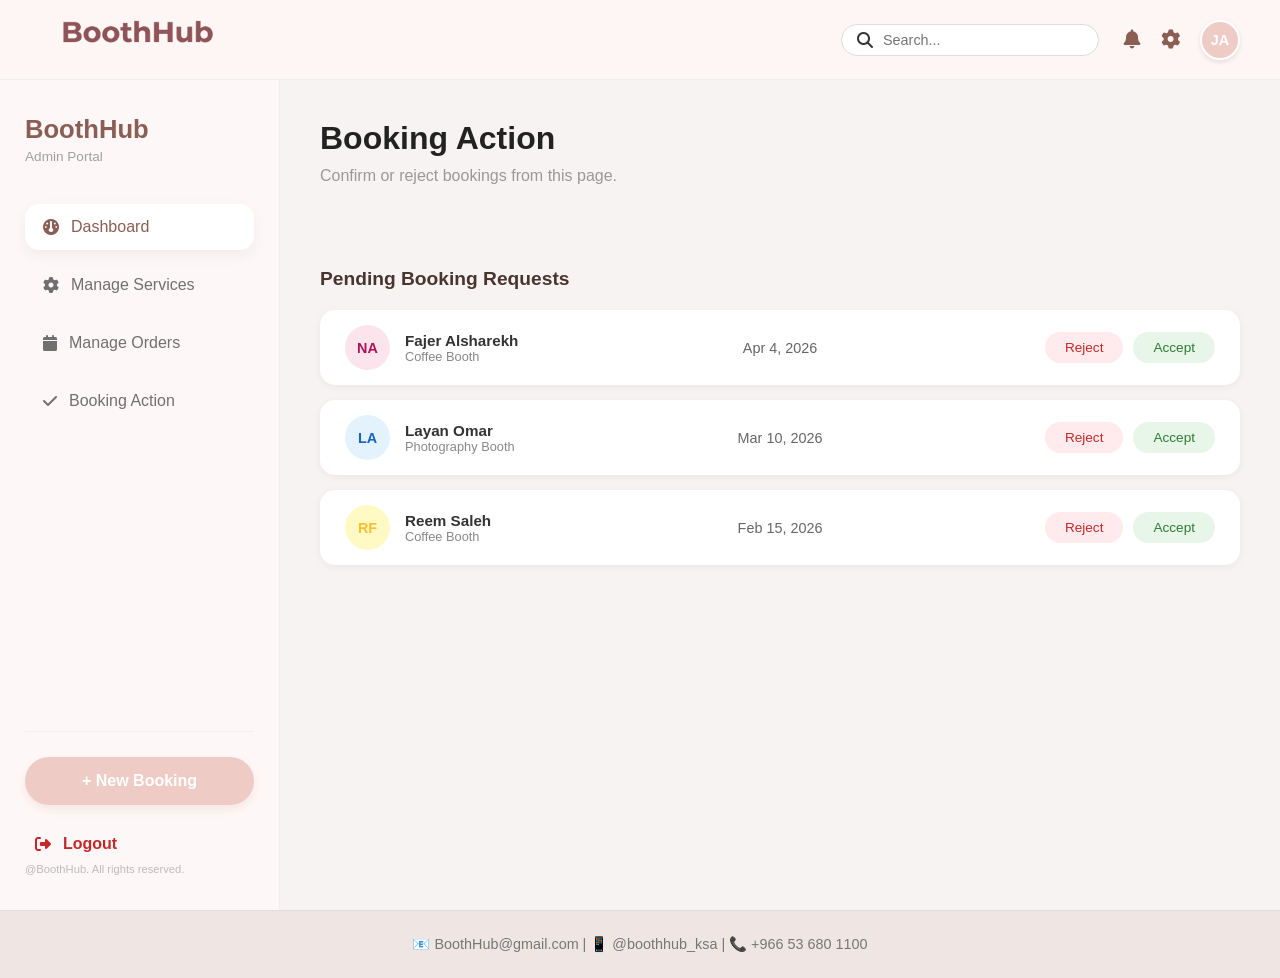
==== commit 41f4750d: "Update booking.html" ====
--- a/booking.html
+++ b/booking.html
@@ -63,7 +63,7 @@
                     <span class="user-avatar" style="background-color: #fce4ec; color: #ad1457;">NA</span>
                   
                     <div class="user-text">
-                        <span class="user-name">Nouf AlHarbi</span>
+                        <span class="user-name">Fajer Alsharekh</span>
                         <span class="booth-type">Coffee Booth</span>
                     </div>
                 </div>
@@ -81,7 +81,7 @@
                     <span class="user-avatar" style="background-color: #e3f2fd; color: #1565c0;">LA</span>
                   
                   <div class="user-text">
-                        <span class="user-name">Layan AlMutairi</span>
+                        <span class="user-name">Layan Omar</span>
                         <span class="booth-type">Photography Booth</span>
                     </div>
                 </div>
@@ -97,7 +97,7 @@
                 <div class="user-info">
                     <span class="user-avatar" style="background-color: #fff9c4; color: #fbc02d;">RF</span>
                     <div class="user-text">
-                        <span class="user-name">Ruba Fahad</span>
+                        <span class="user-name">Reem Saleh</span>
                         <span class="booth-type">Coffee Booth</span>
                     </div>
                 </div>
--- a/style.css
+++ b/style.css
@@ -199,8 +199,17 @@
     display: flex;
     align-items: center;
     justify-content: center;
-    background: linear-gradient(135deg, #fef6f4 0%, #f7f3f2 100%);
-}
+
+    background-color: #fef6f4; 
+    background-image: url('images/back.jpg'); 
+    background-repeat: no-repeat;
+    background-position: bottom center; 
+    background-size: contain; 
+    
+    
+    padding-bottom: 80px; 
+}
+
 
 .login-box {
     background: #fff;
@@ -463,37 +472,90 @@
     background: #fef6f4; 
 }
 
-.filter-wrapper { position: relative; }
-.dropdown-menu { 
-    position: absolute; 
-    top: 48px; 
-    left: 0; 
-    background: white; 
-    border-radius: 12px; 
-    box-shadow: 0 10px 30px rgba(0,0,0,0.1);
-    width: 180px; 
-    display: none; 
-    z-index: 100; 
-    border: 1px solid #eee; 
-    overflow: hidden; 
-}
-
-.menu-item { 
-    padding: 12px 20px; 
-    cursor: pointer; 
-    font-size: 0.85rem; 
-    color: #555; 
-    transition: 0.2s;
-}
-.menu-item:hover { 
-    background: #fef6f4; 
-    color: #8b5e54; 
-}
+
+.action-bar {
+    display: flex;
+    justify-content: flex-start; 
+    gap: 12px;
+    margin-bottom: 20px;
+    align-items: center;
+}
+
+.filter-wrapper {
+    position: relative;
+    display: inline-block;
+}
+
+.dropdown-menu {
+    display: none;
+    position: absolute;
+    top: 100%;
+    left: 0;
+    background-color: #ffffff;
+    min-width: 170px;
+    box-shadow: 0px 8px 16px rgba(0, 0, 0, 0.1);
+    border-radius: 8px;
+    z-index: 999; 
+    margin-top: 6px;
+    overflow: hidden;
+}
+
+.menu-item {
+    padding: 10px 15px;
+    cursor: pointer;
+    font-size: 0.9rem;
+    color: #4c3a36;
+    transition: background 0.2s ease;
+}
+
+.menu-item:hover {
+    background-color: #f7edea;
+}
+
 
 .table-card { background: white; border-radius: 25px; padding: 25px; box-shadow: 0 10px 40px rgba(0,0,0,0.02); }
-.orders-table { width: 100%; border-collapse: collapse; }
-.orders-table th { text-align: left; padding: 15px; color: #bbb; font-size: 0.75rem; letter-spacing: 1px; border-bottom: 1px solid #eee; }
-.orders-table td { padding: 18px 15px; border-bottom: 1px solid #f9f9f9; font-size: 0.9rem; color: #444; }
+
+/* تثبيت هيكل الجدول  */
+.orders-table { 
+    width: 100% !important; 
+    border-collapse: collapse !important; 
+    table-layout: fixed !important; 
+}
+
+
+.orders-table th { 
+    text-align: left; 
+    padding: 15px; 
+    color: #bbb; 
+    font-size: 0.75rem; 
+    letter-spacing: 1px; 
+    border-bottom: 1px solid #eee; 
+}
+
+
+.orders-table td { 
+    padding: 18px 15px; 
+    border-bottom: 1px solid #f9f9f9; 
+    font-size: 0.9rem; 
+    color: #444; 
+    text-align: left;
+    vertical-align: middle;
+    white-space: nowrap;
+    overflow: hidden;
+    text-overflow: ellipsis;
+}
+
+
+.orders-table th:nth-child(1), .orders-table td:nth-child(1) { width: 22% !important; }
+.orders-table th:nth-child(2), .orders-table td:nth-child(2) { width: 18% !important; }
+.orders-table th:nth-child(3), .orders-table td:nth-child(3) { width: 14% !important; }
+.orders-table th:nth-child(4), .orders-table td:nth-child(4) { width: 13% !important; }
+.orders-table th:nth-child(5), .orders-table td:nth-child(5) { width: 13% !important; }
+.orders-table th:nth-child(6), .orders-table td:nth-child(6) { width: 12% !important; }
+.orders-table th:nth-child(7), .orders-table td:nth-child(7) { width: 8% !important; text-align: center !important; }
+
+
+
 
 .avatar-circle {
     width: 38px;
@@ -734,6 +796,16 @@
 content-area {
     padding-bottom: 100px !important; 
 }
+
+
+
+
+
+
+
+
+
+
 
 .main-footer {
     background-color: #efe5e3;
@@ -744,3 +816,12 @@
     color: #777;
     width: 100%;
 }
+.comment-text {
+    color: #999;
+    font-size: 0.9rem;
+    max-width: 160px;
+    display: inline-block;
+    white-space: nowrap;
+    overflow: hidden;
+    text-overflow: ellipsis;
+}
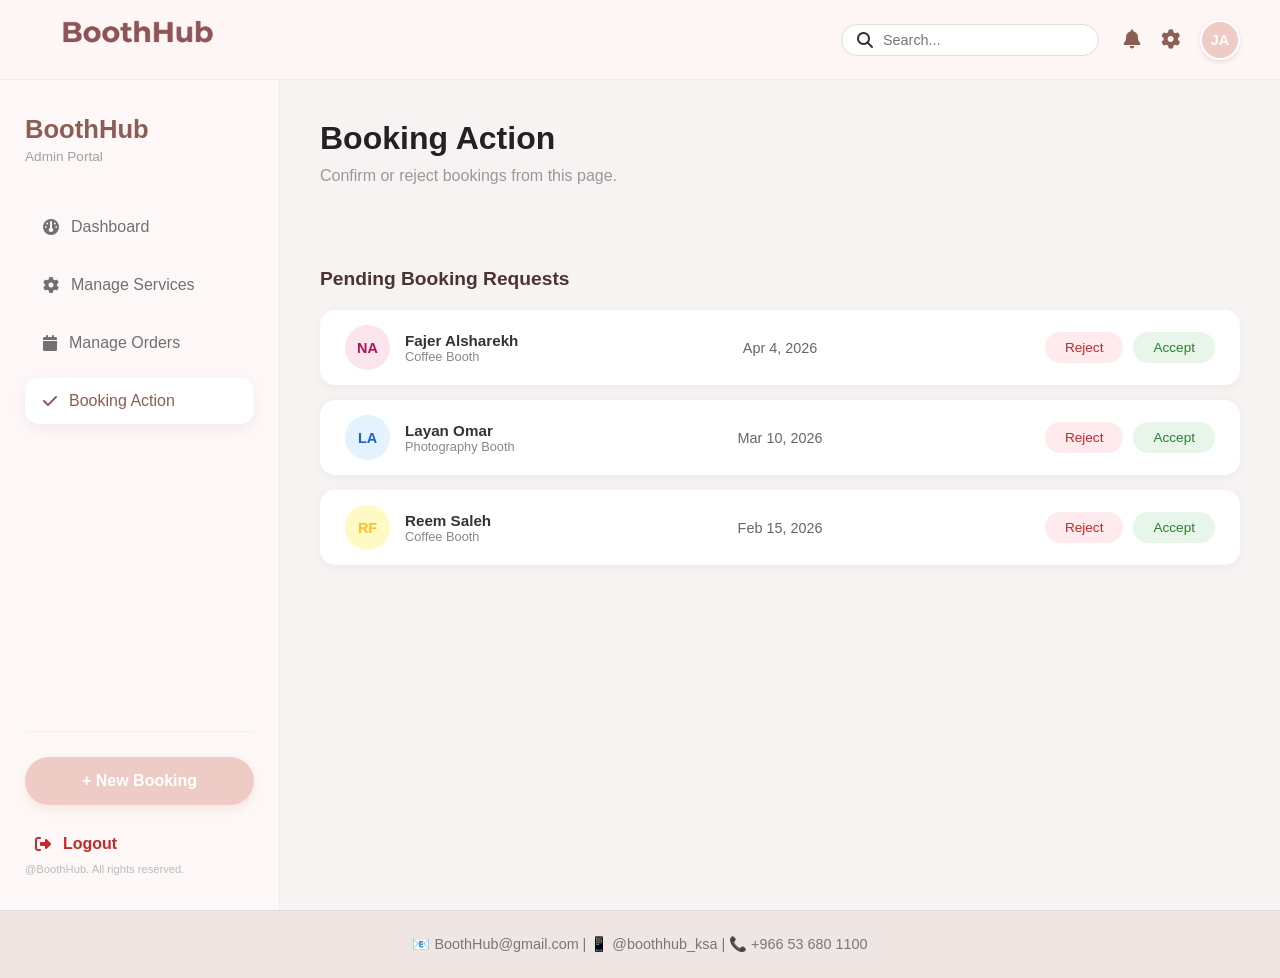
==== commit 4cb6ee6a: "Update booking.html" ====
--- a/booking.html
+++ b/booking.html
@@ -35,10 +35,10 @@
             </div>
 
             <ul class="nav-links">
-                <li class="active"><a href="dashboard.html"><i class="fa fa-gauge"></i> Dashboard</a></li>
+                <li ><a href="dashboard.html"><i class="fa fa-gauge"></i> Dashboard</a></li>
                 <li><a href="services.html"><i class="fa fa-gear"></i> Manage Services</a></li>
                 <li><a href="orders.html"><i class="fa fa-calendar"></i> Manage Orders</a></li>
-                <li><a href="booking.html"><i class="fa fa-check"></i> Booking Action</a></li>
+                <li class="active"><a href="booking.html"><i class="fa fa-check"></i> Booking Action</a></li>
             </ul>
 
             <div class="sidebar-footer-area">
